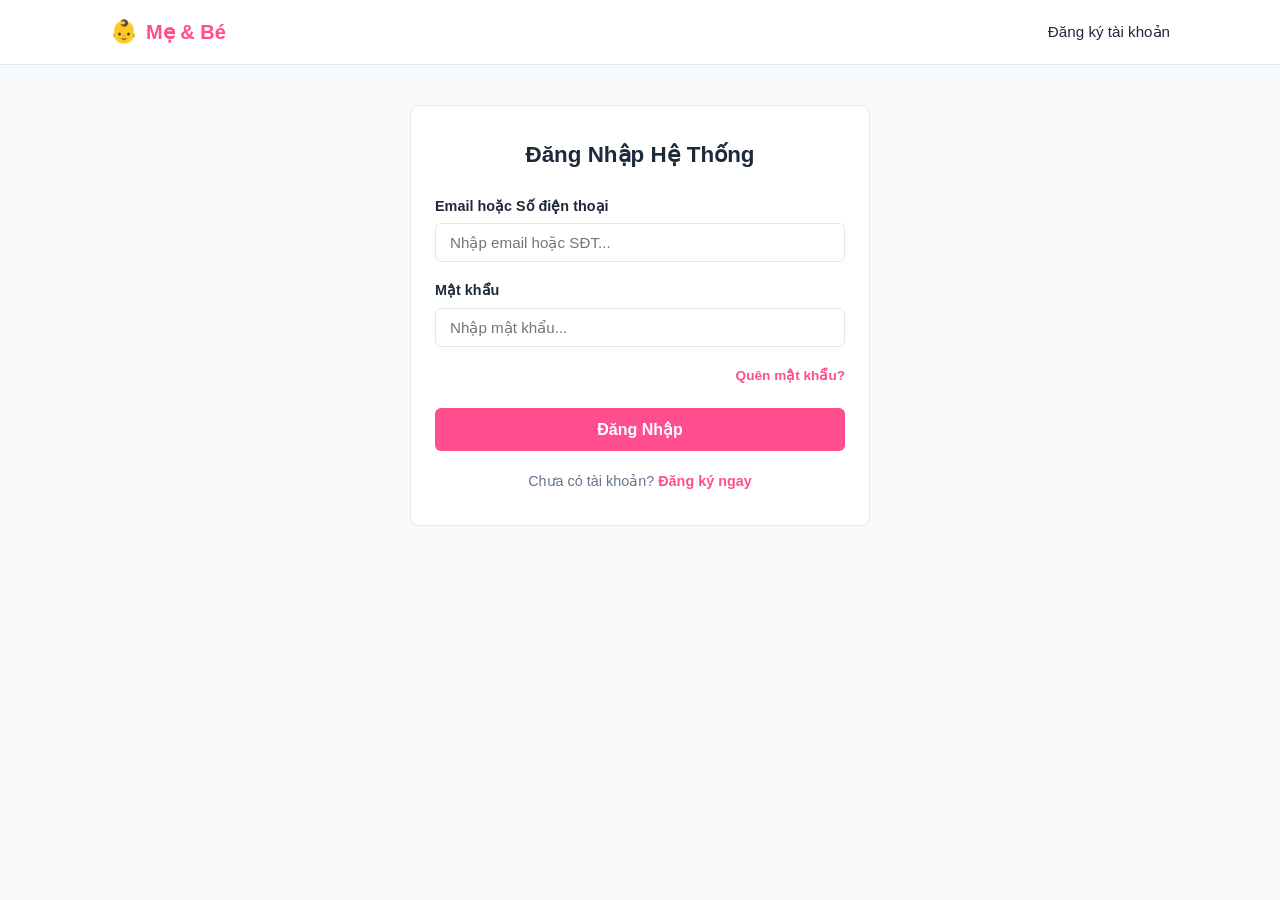
==== src/html/html-dangki-dangnhap/login.html @ 2bc08a85 "Hoan thien chuc nang dang ki tai khoan, dang nhap va quen mat khau" ====
<!DOCTYPE html>
<html lang="vi">
<head>
    <meta charset="UTF-8">
    <meta name="viewport" content="width=device-width, initial-scale=1.0">
    <title>Đăng Nhập - Mẹ & Bé</title>
    <link rel="stylesheet" href="../../css/css-dangki-dangnhap/auth.css">
</head>
<body>

    <header class="header">
        <div class="header-container">
            <a href="login.html" class="logo">
                <span class="logo-icon">👶</span>
                <span class="logo-text">Mẹ & Bé</span>
            </a>
            
            <nav class="nav">
                <a href="register.html" class="nav-link">Đăng ký tài khoản</a>
            </nav>
        </div>
    </header>

    <main class="container">
        <section class="card auth-card">
            <h1 class="page-title">Đăng Nhập Hệ Thống</h1>

            <form id="login-form">
                <div class="form-group">
                    <label for="login-email" class="form-label">Email hoặc Số điện thoại</label>
                    <input type="text" id="login-email" class="form-input" placeholder="Nhập email hoặc SĐT..." required>
                </div>

                <div class="form-group">
                    <label for="login-password" class="form-label">Mật khẩu</label>
                    <input type="password" id="login-password" class="form-input" placeholder="Nhập mật khẩu..." required>
                </div>

                <div class="auth-footer" style="margin-top: 0; margin-bottom: 12px; text-align: right;">
                    <a href="forgot-password.html" class="auth-link" style="font-size: 0.85rem;">Quên mật khẩu?</a>
                </div>

                <div id="login-error" class="error-message"></div>

                <button type="submit" class="btn-primary">Đăng Nhập</button>
            </form>

            <div class="auth-footer">
                <p>Chưa có tài khoản? <a href="register.html" class="auth-link">Đăng ký ngay</a></p>
            </div>
        </section>
    </main>

    <script src="../../js/js-dangki-dangnhap/auth.js"></script>
</body>
</html>
---- src/css/css-dangki-dangnhap/auth.css ----
:root {
    --primary: #ff4d8d;
    --primary-hover: #e03a75;
    --text-main: #1e293b;
    --text-muted: #64748b;
    --bg-body: #f8fafc;
    --card-bg: #ffffff;
    --border-color: #e2e8f0;
    --error-color: #ef4444;
}

* {
    margin: 0;
    padding: 0;
    box-sizing: border-box;
}

body {
    font-family: -apple-system, BlinkMacSystemFont, "Segoe UI", Roboto, sans-serif;
    background-color: var(--bg-body);
    color: var(--text-main);
    line-height: 1.5;
}

.header {
    background-color: var(--card-bg);
    border-bottom: 1px solid var(--border-color);
    position: sticky;
    top: 0;
    z-index: 100;
}

.header-container {
    max-width: 1100px;
    margin: 0 auto;
    padding: 0 20px;
    height: 64px;
    display: flex;
    align-items: center;
    justify-content: space-between;
}

.logo {
    display: flex;
    align-items: center;
    gap: 8px;
    text-decoration: none;
}

.logo-icon {
    font-size: 1.4rem;
}

.logo-text {
    font-size: 1.25rem;
    font-weight: 700;
    color: var(--primary);
}

.nav {
    display: flex;
    align-items: center;
    gap: 20px;
}

.nav-link {
    text-decoration: none;
    color: var(--text-main);
    font-size: 0.95rem;
    font-weight: 500;
    transition: color 0.2s ease;
}

.nav-link:hover {
    color: var(--primary);
}

.container {
    max-width: 500px;
    margin: 40px auto;
    padding: 0 20px;
}

.card {
    background-color: var(--card-bg);
    border: 1px solid var(--border-color);
    border-radius: 8px;
    padding: 32px 24px;
}

.page-title {
    font-size: 1.4rem;
    font-weight: 700;
    color: var(--text-main);
    margin-bottom: 24px;
    text-align: center;
}

.form-group {
    margin-bottom: 18px;
}

.form-label {
    display: block;
    font-size: 0.9rem;
    font-weight: 600;
    color: var(--text-main);
    margin-bottom: 6px;
}

.form-input, .form-select {
    width: 100%;
    padding: 10px 14px;
    font-size: 0.95rem;
    border: 1px solid var(--border-color);
    border-radius: 6px;
    outline: none;
    transition: border-color 0.2s ease;
}

.form-input:focus, .form-select:focus {
    border-color: var(--primary);
}

.btn-primary {
    width: 100%;
    padding: 12px;
    background-color: var(--primary);
    color: #ffffff;
    border: none;
    border-radius: 6px;
    font-size: 1rem;
    font-weight: 600;
    cursor: pointer;
    margin-top: 10px;
    transition: background-color 0.2s ease;
}

.btn-primary:hover {
    background-color: var(--primary-hover);
}

.error-message {
    color: var(--error-color);
    font-size: 0.85rem;
    margin-bottom: 12px;
    display: none;
}

.auth-footer {
    margin-top: 20px;
    text-align: center;
    font-size: 0.9rem;
    color: var(--text-muted);
}

.auth-link {
    color: var(--primary);
    text-decoration: none;
    font-weight: 600;
}

.auth-link:hover {
    text-decoration: underline;
}
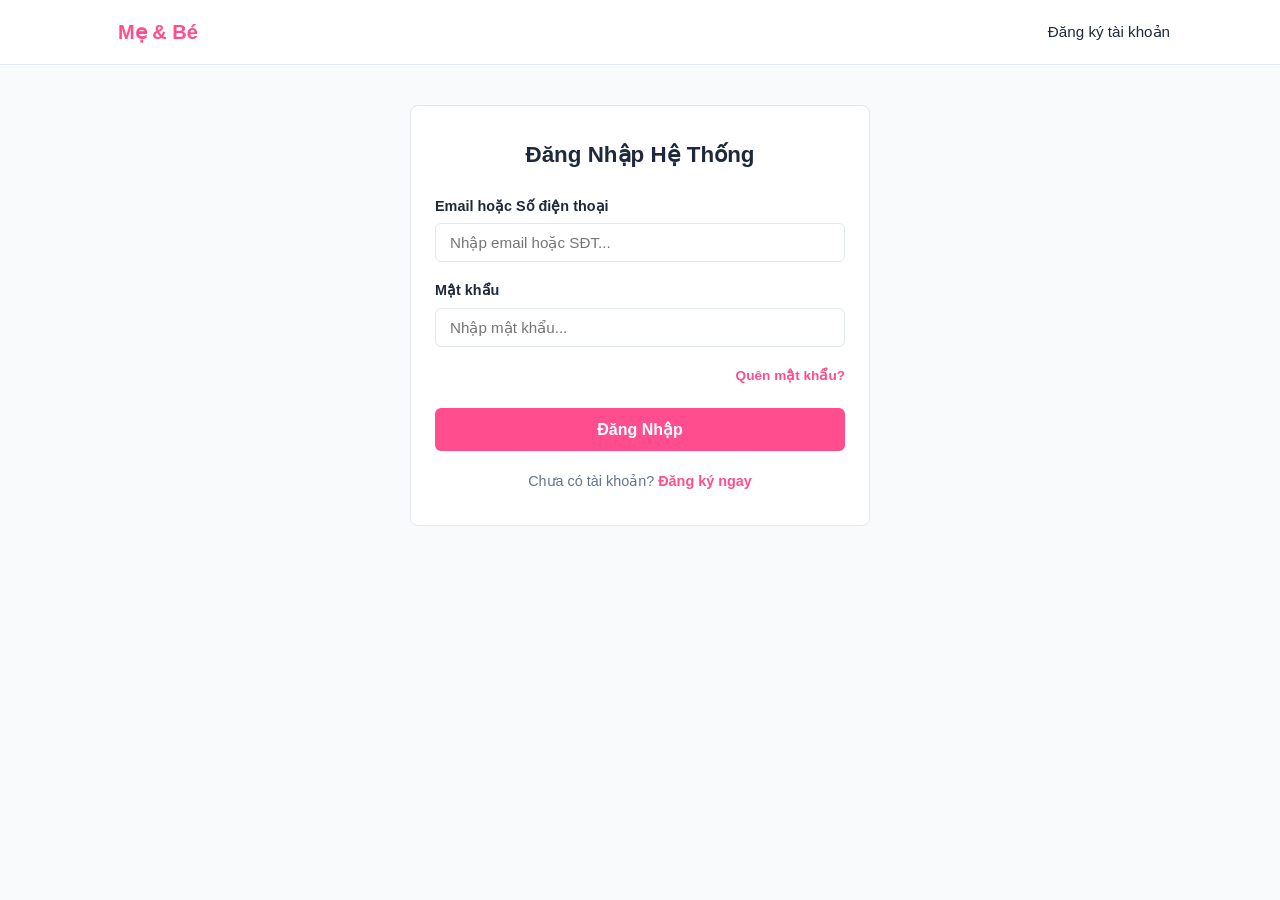
==== commit 68dee1f9: "cap nhat tinh nang nhap thong tin khach hang, dv" ====
--- a/src/html/html-dangki-dangnhap/login.html
+++ b/src/html/html-dangki-dangnhap/login.html
@@ -11,7 +11,7 @@
     <header class="header">
         <div class="header-container">
             <a href="login.html" class="logo">
-                <span class="logo-icon">👶</span>
+                <span class="logo-icon"></span>
                 <span class="logo-text">Mẹ & Bé</span>
             </a>
             
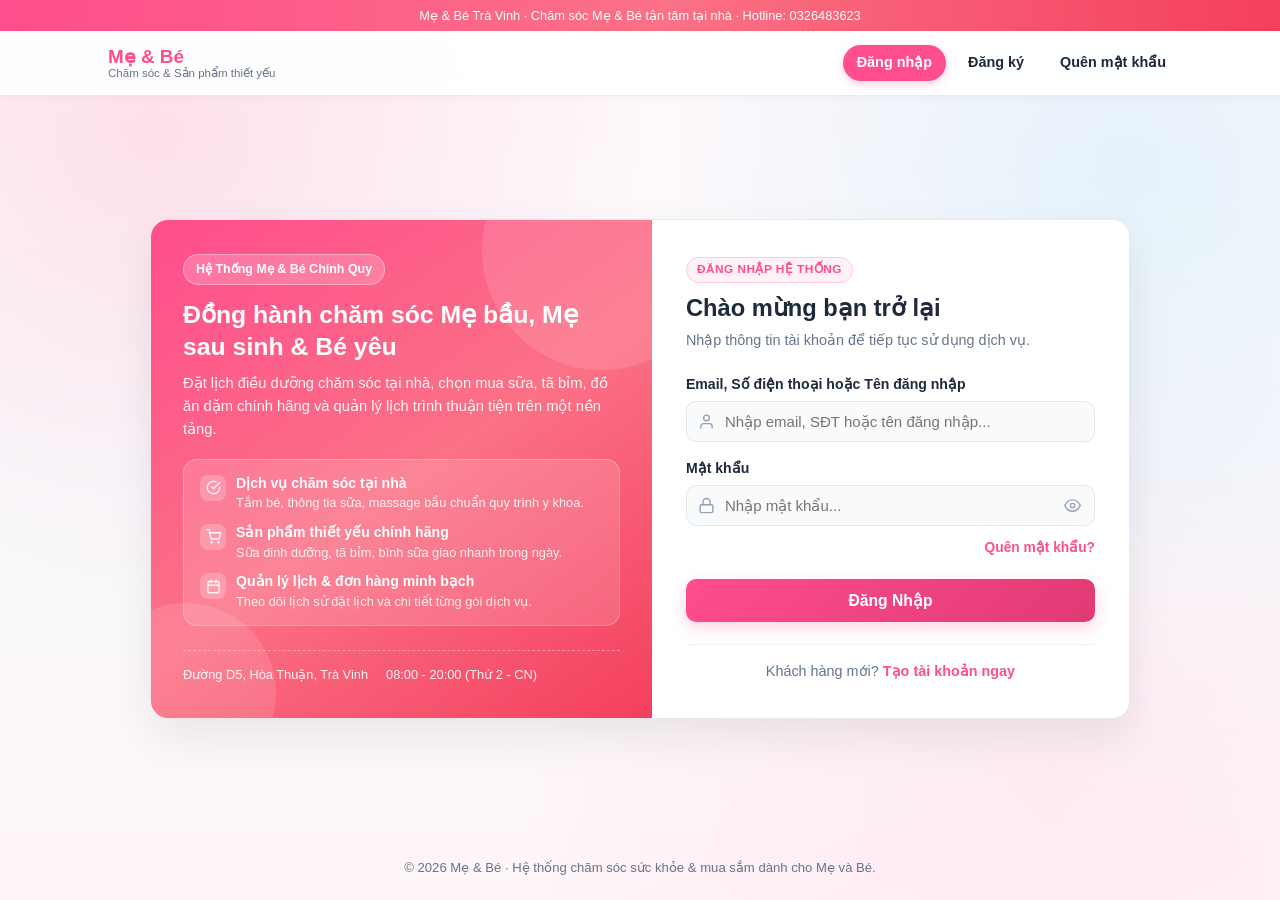
==== commit dc14c7ce: "update full chuc nang cho chu co so,toi uu hoa giao dien cua web" ====
--- a/src/html/html-dangki-dangnhap/login.html
+++ b/src/html/html-dangki-dangnhap/login.html
@@ -3,54 +3,159 @@
 <head>
     <meta charset="UTF-8">
     <meta name="viewport" content="width=device-width, initial-scale=1.0">
-    <title>Đăng Nhập - Mẹ & Bé</title>
+    <title>Đăng Nhập - Mẹ &amp; Bé</title>
     <link rel="stylesheet" href="../../css/css-dangki-dangnhap/auth.css">
+    <link rel="stylesheet" href="../../css/app-ui.css">
 </head>
 <body>
+
+    <div class="auth-top-strip">
+        Mẹ &amp; Bé Trà Vinh · Chăm sóc Mẹ &amp; Bé tận tâm tại nhà · Hotline: 0326483623
+    </div>
 
     <header class="header">
         <div class="header-container">
             <a href="login.html" class="logo">
                 <span class="logo-icon"></span>
-                <span class="logo-text">Mẹ & Bé</span>
+                <span class="logo-text-group">
+                    <span class="logo-text">Mẹ &amp; Bé</span>
+                    <span class="logo-sub">Chăm sóc &amp; Sản phẩm thiết yếu</span>
+                </span>
             </a>
-            
+
             <nav class="nav">
-                <a href="register.html" class="nav-link">Đăng ký tài khoản</a>
+                <a href="login.html" class="nav-link active">Đăng nhập</a>
+                <a href="register.html" class="nav-link">Đăng ký</a>
+                <a href="forgot-password.html" class="nav-link">Quên mật khẩu</a>
             </nav>
         </div>
     </header>
 
-    <main class="container">
-        <section class="card auth-card">
-            <h1 class="page-title">Đăng Nhập Hệ Thống</h1>
+    <main class="auth-main">
+        <div class="auth-shell">
+            <aside class="auth-showcase">
+                <div class="auth-showcase-top">
+                    <span class="showcase-pill">Hệ Thống Mẹ &amp; Bé Chính Quy</span>
+                    <h2 class="showcase-title">Đồng hành chăm sóc Mẹ bầu, Mẹ sau sinh &amp; Bé yêu</h2>
+                    <p class="showcase-desc">
+                        Đặt lịch điều dưỡng chăm sóc tại nhà, chọn mua sữa, tã bỉm, đồ ăn dặm chính hãng và quản lý lịch trình thuận tiện trên một nền tảng.
+                    </p>
 
-            <form id="login-form">
-                <div class="form-group">
-                    <label for="login-email" class="form-label">Email hoặc Số điện thoại</label>
-                    <input type="text" id="login-email" class="form-input" placeholder="Nhập email hoặc SĐT..." required>
+                    <div class="showcase-illustration">
+                        <div class="showcase-feature">
+                            <span class="showcase-feature-icon" aria-hidden="true">
+                                <svg viewBox="0 0 24 24" width="15" height="15" fill="none" stroke="currentColor" stroke-width="2.2" stroke-linecap="round" stroke-linejoin="round">
+                                    <path d="M22 11.08V12a10 10 0 1 1-5.93-9.14"></path>
+                                    <polyline points="22 4 12 14.01 9 11.01"></polyline>
+                                </svg>
+                            </span>
+                            <div>
+                                <strong>Dịch vụ chăm sóc tại nhà</strong>
+                                <span>Tắm bé, thông tia sữa, massage bầu chuẩn quy trình y khoa.</span>
+                            </div>
+                        </div>
+                        <div class="showcase-feature">
+                            <span class="showcase-feature-icon" aria-hidden="true">
+                                <svg viewBox="0 0 24 24" width="15" height="15" fill="none" stroke="currentColor" stroke-width="2.2" stroke-linecap="round" stroke-linejoin="round">
+                                    <circle cx="9" cy="21" r="1"></circle>
+                                    <circle cx="20" cy="21" r="1"></circle>
+                                    <path d="M1 1h4l2.68 13.39a2 2 0 0 0 2 1.61h9.72a2 2 0 0 0 2-1.61L23 6H6"></path>
+                                </svg>
+                            </span>
+                            <div>
+                                <strong>Sản phẩm thiết yếu chính hãng</strong>
+                                <span>Sữa dinh dưỡng, tã bỉm, bình sữa giao nhanh trong ngày.</span>
+                            </div>
+                        </div>
+                        <div class="showcase-feature">
+                            <span class="showcase-feature-icon" aria-hidden="true">
+                                <svg viewBox="0 0 24 24" width="15" height="15" fill="none" stroke="currentColor" stroke-width="2.2" stroke-linecap="round" stroke-linejoin="round">
+                                    <rect x="3" y="4" width="18" height="18" rx="2" ry="2"></rect>
+                                    <line x1="16" y1="2" x2="16" y2="6"></line>
+                                    <line x1="8" y1="2" x2="8" y2="6"></line>
+                                    <line x1="3" y1="10" x2="21" y2="10"></line>
+                                </svg>
+                            </span>
+                            <div>
+                                <strong>Quản lý lịch &amp; đơn hàng minh bạch</strong>
+                                <span>Theo dõi lịch sử đặt lịch và chi tiết từng gói dịch vụ.</span>
+                            </div>
+                        </div>
+                    </div>
                 </div>
 
-                <div class="form-group">
-                    <label for="login-password" class="form-label">Mật khẩu</label>
-                    <input type="password" id="login-password" class="form-input" placeholder="Nhập mật khẩu..." required>
+                <div class="auth-showcase-bottom">
+                    <div class="showcase-contact">
+                        <span>Đường D5, Hòa Thuận, Trà Vinh</span>
+                        <span>08:00 - 20:00 (Thứ 2 - CN)</span>
+                    </div>
+                </div>
+            </aside>
+
+            <section class="auth-form-panel">
+                <div class="auth-form-header">
+                    <span class="auth-badge">Đăng nhập hệ thống</span>
+                    <h1 class="page-title">Chào mừng bạn trở lại</h1>
+                    <p class="page-subtitle">Nhập thông tin tài khoản để tiếp tục sử dụng dịch vụ.</p>
                 </div>
 
-                <div class="auth-footer" style="margin-top: 0; margin-bottom: 12px; text-align: right;">
-                    <a href="forgot-password.html" class="auth-link" style="font-size: 0.85rem;">Quên mật khẩu?</a>
+                <form id="login-form">
+                    <div class="form-group">
+                        <label for="login-email" class="form-label">Email, Số điện thoại hoặc Tên đăng nhập</label>
+                        <div class="input-wrap">
+                            <span class="input-icon" aria-hidden="true">
+                                <svg viewBox="0 0 24 24" width="17" height="17" fill="none" stroke="currentColor" stroke-width="2" stroke-linecap="round" stroke-linejoin="round">
+                                    <path d="M20 21v-2a4 4 0 0 0-4-4H8a4 4 0 0 0-4 4v2"></path>
+                                    <circle cx="12" cy="7" r="4"></circle>
+                                </svg>
+                            </span>
+                            <input type="text" id="login-email" class="form-input" placeholder="Nhập email, SĐT hoặc tên đăng nhập..." required>
+                        </div>
+                    </div>
+
+                    <div class="form-group">
+                        <label for="login-password" class="form-label">Mật khẩu</label>
+                        <div class="input-wrap has-toggle">
+                            <span class="input-icon" aria-hidden="true">
+                                <svg viewBox="0 0 24 24" width="17" height="17" fill="none" stroke="currentColor" stroke-width="2" stroke-linecap="round" stroke-linejoin="round">
+                                    <rect x="3" y="11" width="18" height="11" rx="2" ry="2"></rect>
+                                    <path d="M7 11V7a5 5 0 0 1 10 0v4"></path>
+                                </svg>
+                            </span>
+                            <input type="password" id="login-password" class="form-input" placeholder="Nhập mật khẩu..." required>
+                            <button type="button" class="btn-toggle-pw" data-target="login-password" aria-label="Hiện mật khẩu" title="Hiện mật khẩu">
+                                <svg viewBox="0 0 24 24" width="17" height="17" fill="none" stroke="currentColor" stroke-width="2" stroke-linecap="round" stroke-linejoin="round">
+                                    <path d="M1 12s4-8 11-8 11 8 11 8-4 8-11 8-11-8-11-8z"></path>
+                                    <circle cx="12" cy="12" r="3"></circle>
+                                </svg>
+                            </button>
+                        </div>
+                    </div>
+
+                    <div class="auth-inline-row">
+                        <a href="forgot-password.html" class="auth-link" style="font-size: 0.86rem;">Quên mật khẩu?</a>
+                    </div>
+
+                    <div id="login-error" class="error-message"></div>
+
+                    <button type="submit" class="btn-primary">Đăng Nhập</button>
+                </form>
+
+                <div class="auth-divider"></div>
+
+                <div class="auth-footer">
+                    <p>Khách hàng mới? <a href="register.html" class="auth-link">Tạo tài khoản ngay</a></p>
                 </div>
-
-                <div id="login-error" class="error-message"></div>
-
-                <button type="submit" class="btn-primary">Đăng Nhập</button>
-            </form>
-
-            <div class="auth-footer">
-                <p>Chưa có tài khoản? <a href="register.html" class="auth-link">Đăng ký ngay</a></p>
-            </div>
-        </section>
+            </section>
+        </div>
     </main>
 
+    <footer class="auth-site-footer">
+        © 2026 Mẹ &amp; Bé · Hệ thống chăm sóc sức khỏe &amp; mua sắm dành cho Mẹ và Bé.
+    </footer>
+
+    <script src="../../js/app-ui.js"></script>
+    <script src="../../js/app-data.js"></script>
     <script src="../../js/js-dangki-dangnhap/auth.js"></script>
 </body>
-</html>+</html>
--- a/src/css/css-dangki-dangnhap/auth.css
+++ b/src/css/css-dangki-dangnhap/auth.css
@@ -1,12 +1,13 @@
 :root {
     --primary: #ff4d8d;
     --primary-hover: #e03a75;
+    --primary-soft: #fff1f6;
     --text-main: #1e293b;
     --text-muted: #64748b;
-    --bg-body: #f8fafc;
+    --bg-body: #fff7fa;
     --card-bg: #ffffff;
     --border-color: #e2e8f0;
-    --error-color: #ef4444;
+    --error-color: #dc2626;
 }
 
 * {
@@ -17,138 +18,411 @@
 
 body {
     font-family: -apple-system, BlinkMacSystemFont, "Segoe UI", Roboto, sans-serif;
-    background-color: var(--bg-body);
+    background:
+        radial-gradient(circle at 12% 14%, rgba(255, 77, 141, 0.14) 0%, transparent 36%),
+        radial-gradient(circle at 88% 18%, rgba(56, 189, 248, 0.12) 0%, transparent 34%),
+        radial-gradient(circle at 82% 85%, rgba(255, 182, 210, 0.18) 0%, transparent 40%),
+        linear-gradient(180deg, #fff8fb 0%, #f8fafc 55%, #fff5f8 100%);
     color: var(--text-main);
     line-height: 1.5;
-}
-
+    min-height: 100vh;
+    display: flex;
+    flex-direction: column;
+}
+
+/* Thanh thông tin đầu trang */
+.auth-top-strip {
+    background: linear-gradient(90deg, #ff4d8d 0%, #fb7185 52%, #f43f5e 100%);
+    color: #ffffff;
+    font-size: 0.8rem;
+    font-weight: 500;
+    text-align: center;
+    padding: 6px 16px;
+}
+
+/* Header */
 .header {
-    background-color: var(--card-bg);
-    border-bottom: 1px solid var(--border-color);
+    background-color: rgba(255, 255, 255, 0.94);
+    backdrop-filter: blur(8px);
+    border-bottom: 1px solid #f1e6ec;
     position: sticky;
     top: 0;
     z-index: 100;
+    box-shadow: 0 2px 10px rgba(15, 23, 42, 0.03);
 }
 
 .header-container {
-    max-width: 1100px;
+    max-width: 1120px;
     margin: 0 auto;
     padding: 0 20px;
     height: 64px;
     display: flex;
     align-items: center;
     justify-content: space-between;
+    gap: 16px;
 }
 
 .logo {
-    display: flex;
+    display: inline-flex;
     align-items: center;
     gap: 8px;
     text-decoration: none;
 }
 
-.logo-icon {
-    font-size: 1.4rem;
+.logo-text-group {
+    display: flex;
+    flex-direction: column;
+    line-height: 1.15;
 }
 
 .logo-text {
-    font-size: 1.25rem;
-    font-weight: 700;
-    color: var(--primary);
+    font-size: 1.18rem;
+    font-weight: 800;
+    color: var(--primary);
+}
+
+.logo-sub {
+    font-size: 0.72rem;
+    color: var(--text-muted);
+    font-weight: 500;
 }
 
 .nav {
     display: flex;
     align-items: center;
-    gap: 20px;
+    gap: 8px;
 }
 
 .nav-link {
     text-decoration: none;
     color: var(--text-main);
-    font-size: 0.95rem;
-    font-weight: 500;
-    transition: color 0.2s ease;
+    font-size: 0.9rem;
+    font-weight: 600;
+    padding: 7px 14px;
+    border-radius: 999px;
+    transition: all 0.2s ease;
 }
 
 .nav-link:hover {
     color: var(--primary);
-}
-
-.container {
-    max-width: 500px;
-    margin: 40px auto;
-    padding: 0 20px;
-}
-
-.card {
+    background-color: var(--primary-soft);
+}
+
+.nav-link.active {
+    background-color: var(--primary);
+    color: #ffffff;
+    box-shadow: 0 3px 10px rgba(255, 77, 141, 0.25);
+}
+
+/* Main Split Layout */
+.auth-main {
+    flex: 1;
+    display: flex;
+    align-items: center;
+    justify-content: center;
+    padding: 32px 20px;
+}
+
+.auth-shell {
+    width: 100%;
+    max-width: 980px;
+    display: grid;
+    grid-template-columns: 1.05fr 1fr;
     background-color: var(--card-bg);
-    border: 1px solid var(--border-color);
+    border: 1px solid #f1e4eb;
+    border-radius: 18px;
+    overflow: hidden;
+    box-shadow: 0 18px 44px rgba(15, 23, 42, 0.08);
+}
+
+/* Left Brand Showcase Panel */
+.auth-showcase {
+    background: linear-gradient(145deg, #ff4d8d 0%, #fb7185 52%, #f43f5e 100%);
+    color: #ffffff;
+    padding: 34px 32px;
+    display: flex;
+    flex-direction: column;
+    justify-content: space-between;
+    gap: 22px;
+    position: relative;
+    overflow: hidden;
+}
+
+.auth-showcase::before,
+.auth-showcase::after {
+    content: "";
+    position: absolute;
+    border-radius: 50%;
+    background: rgba(255, 255, 255, 0.12);
+    pointer-events: none;
+}
+
+.auth-showcase::before {
+    width: 240px;
+    height: 240px;
+    top: -90px;
+    right: -70px;
+}
+
+.auth-showcase::after {
+    width: 180px;
+    height: 180px;
+    bottom: -65px;
+    left: -55px;
+}
+
+.auth-showcase-top,
+.auth-showcase-bottom {
+    position: relative;
+    z-index: 1;
+}
+
+.showcase-pill {
+    display: inline-flex;
+    align-items: center;
+    gap: 6px;
+    background: rgba(255, 255, 255, 0.2);
+    border: 1px solid rgba(255, 255, 255, 0.35);
+    padding: 5px 12px;
+    border-radius: 999px;
+    font-size: 0.78rem;
+    font-weight: 600;
+    margin-bottom: 14px;
+}
+
+.showcase-title {
+    font-size: 1.55rem;
+    font-weight: 800;
+    line-height: 1.28;
+    margin-bottom: 10px;
+}
+
+.showcase-desc {
+    font-size: 0.92rem;
+    color: rgba(255, 255, 255, 0.94);
+    line-height: 1.55;
+    margin-bottom: 18px;
+}
+
+.showcase-illustration {
+    background: rgba(255, 255, 255, 0.14);
+    border: 1px solid rgba(255, 255, 255, 0.24);
+    border-radius: 14px;
+    padding: 14px 16px;
+    display: flex;
+    flex-direction: column;
+    gap: 10px;
+}
+
+.showcase-feature {
+    display: flex;
+    align-items: flex-start;
+    gap: 10px;
+    font-size: 0.87rem;
+    line-height: 1.4;
+}
+
+.showcase-feature-icon {
+    width: 26px;
+    height: 26px;
     border-radius: 8px;
-    padding: 32px 24px;
+    background: rgba(255, 255, 255, 0.22);
+    display: inline-flex;
+    align-items: center;
+    justify-content: center;
+    flex-shrink: 0;
+    margin-top: 1px;
+}
+
+.showcase-feature strong {
+    display: block;
+    font-size: 0.88rem;
+    font-weight: 700;
+}
+
+.showcase-feature span {
+    font-size: 0.8rem;
+    color: rgba(255, 255, 255, 0.88);
+}
+
+.showcase-contact {
+    display: flex;
+    flex-wrap: wrap;
+    gap: 10px 18px;
+    font-size: 0.8rem;
+    color: rgba(255, 255, 255, 0.92);
+    padding-top: 14px;
+    border-top: 1px dashed rgba(255, 255, 255, 0.35);
+}
+
+/* Right Form Panel */
+.auth-form-panel {
+    padding: 36px 34px;
+    display: flex;
+    flex-direction: column;
+    justify-content: center;
+    background-color: #ffffff;
+}
+
+.auth-form-header {
+    margin-bottom: 22px;
+}
+
+.auth-badge {
+    display: inline-block;
+    font-size: 0.74rem;
+    font-weight: 700;
+    text-transform: uppercase;
+    letter-spacing: 0.04em;
+    color: var(--primary);
+    background-color: var(--primary-soft);
+    border: 1px solid #fecdd3;
+    padding: 3px 10px;
+    border-radius: 999px;
+    margin-bottom: 8px;
 }
 
 .page-title {
-    font-size: 1.4rem;
-    font-weight: 700;
+    font-size: 1.48rem;
+    font-weight: 800;
     color: var(--text-main);
-    margin-bottom: 24px;
-    text-align: center;
+    margin-bottom: 4px;
+    text-align: left;
+}
+
+.page-subtitle {
+    font-size: 0.9rem;
+    color: var(--text-muted);
 }
 
 .form-group {
-    margin-bottom: 18px;
+    margin-bottom: 16px;
 }
 
 .form-label {
     display: block;
-    font-size: 0.9rem;
+    font-size: 0.88rem;
     font-weight: 600;
     color: var(--text-main);
     margin-bottom: 6px;
 }
 
-.form-input, .form-select {
+.input-wrap {
+    position: relative;
+    display: flex;
+    align-items: center;
+}
+
+.input-icon {
+    position: absolute;
+    left: 12px;
+    color: #94a3b8;
+    display: inline-flex;
+    align-items: center;
+    pointer-events: none;
+    transition: color 0.2s ease;
+}
+
+.form-input {
     width: 100%;
-    padding: 10px 14px;
-    font-size: 0.95rem;
+    padding: 11px 14px 11px 38px;
+    font-family: inherit;
+    font-size: 0.94rem;
+    color: var(--text-main);
+    background-color: #f8fafc;
     border: 1px solid var(--border-color);
+    border-radius: 10px;
+    outline: none;
+    transition: border-color 0.2s ease, background-color 0.2s ease, box-shadow 0.2s ease;
+}
+
+.input-wrap.has-toggle .form-input {
+    padding-right: 42px;
+}
+
+.form-input:focus {
+    background-color: #ffffff;
+    border-color: var(--primary);
+    box-shadow: 0 0 0 3px rgba(255, 77, 141, 0.12);
+}
+
+.input-wrap:focus-within .input-icon {
+    color: var(--primary);
+}
+
+.btn-toggle-pw {
+    position: absolute;
+    right: 10px;
+    background: transparent;
+    border: none;
+    color: #94a3b8;
+    padding: 4px;
     border-radius: 6px;
-    outline: none;
-    transition: border-color 0.2s ease;
-}
-
-.form-input:focus, .form-select:focus {
-    border-color: var(--primary);
+    cursor: pointer;
+    display: inline-flex;
+    align-items: center;
+    justify-content: center;
+    transition: color 0.16s ease, background-color 0.16s ease;
+}
+
+.btn-toggle-pw:hover {
+    color: var(--primary);
+    background-color: var(--primary-soft);
+}
+
+.auth-inline-row {
+    display: flex;
+    justify-content: flex-end;
+    align-items: center;
+    margin-top: -4px;
+    margin-bottom: 14px;
 }
 
 .btn-primary {
     width: 100%;
-    padding: 12px;
-    background-color: var(--primary);
+    padding: 12px 16px;
+    background: linear-gradient(135deg, #ff4d8d 0%, #e03a75 100%);
     color: #ffffff;
     border: none;
-    border-radius: 6px;
-    font-size: 1rem;
-    font-weight: 600;
+    border-radius: 10px;
+    font-family: inherit;
+    font-size: 0.98rem;
+    font-weight: 700;
     cursor: pointer;
-    margin-top: 10px;
-    transition: background-color 0.2s ease;
+    margin-top: 6px;
+    box-shadow: 0 6px 16px rgba(255, 77, 141, 0.24);
+    transition: transform 0.15s ease, box-shadow 0.2s ease, filter 0.2s ease;
 }
 
 .btn-primary:hover {
-    background-color: var(--primary-hover);
+    filter: brightness(0.97);
+    box-shadow: 0 8px 20px rgba(255, 77, 141, 0.32);
+    transform: translateY(-1px);
+}
+
+.btn-primary:active {
+    transform: translateY(0);
 }
 
 .error-message {
     color: var(--error-color);
-    font-size: 0.85rem;
+    background-color: #fef2f2;
+    border: 1px solid #fecaca;
+    border-radius: 8px;
+    padding: 9px 12px;
+    font-size: 0.86rem;
+    font-weight: 500;
     margin-bottom: 12px;
     display: none;
 }
 
+.auth-divider {
+    height: 1px;
+    background-color: #f1f5f9;
+    margin: 22px 0 16px;
+}
+
 .auth-footer {
-    margin-top: 20px;
     text-align: center;
     font-size: 0.9rem;
     color: var(--text-muted);
@@ -162,4 +436,48 @@
 
 .auth-link:hover {
     text-decoration: underline;
-}+}
+
+.auth-site-footer {
+    text-align: center;
+    padding: 16px 20px 22px;
+    font-size: 0.82rem;
+    color: var(--text-muted);
+}
+
+@media (max-width: 840px) {
+    .auth-shell {
+        grid-template-columns: 1fr;
+        max-width: 480px;
+    }
+
+    .auth-showcase {
+        padding: 24px 22px;
+    }
+
+    .showcase-title {
+        font-size: 1.32rem;
+    }
+
+    .auth-form-panel {
+        padding: 26px 22px;
+    }
+}
+
+@media (max-width: 520px) {
+    .header-container {
+        height: auto;
+        min-height: 60px;
+        padding: 10px 14px;
+        flex-wrap: wrap;
+    }
+
+    .nav-link {
+        padding: 6px 10px;
+        font-size: 0.84rem;
+    }
+
+    .auth-main {
+        padding: 18px 14px;
+    }
+}
--- a/src/css/app-ui.css
+++ b/src/css/app-ui.css
@@ -0,0 +1,502 @@
+/* =========================================================
+   APP UI SHARED COMPONENTS (AVATAR & POPUP MODALS)
+   Giữ đồng bộ tông màu Hồng (#ff4d8d) & phong cách tối giản cũ
+   ========================================================= */
+
+.hidden {
+    display: none !important;
+}
+
+/* Avatar */
+.app-avatar {
+    display: inline-flex;
+    align-items: center;
+    justify-content: center;
+    border-radius: 50%;
+    background-color: #ffe4ee;
+    color: var(--primary, #ff4d8d);
+    font-weight: 700;
+    overflow: hidden;
+    flex-shrink: 0;
+    border: 2px solid #ffc9dc;
+    user-select: none;
+    line-height: 1;
+}
+
+.app-avatar img {
+    width: 100%;
+    height: 100%;
+    object-fit: cover;
+    display: block;
+}
+
+/* Header user pill */
+.header-user {
+    display: inline-flex;
+    align-items: center;
+    gap: 8px;
+    text-decoration: none;
+    color: var(--text-main, #1e293b);
+    font-size: 0.9rem;
+    font-weight: 600;
+    padding: 4px 10px 4px 4px;
+    border-radius: 999px;
+    border: 1px solid var(--border-color, #e2e8f0);
+    background-color: #ffffff;
+    transition: border-color 0.2s ease, background-color 0.2s ease;
+    white-space: nowrap;
+}
+
+.header-user:hover {
+    border-color: var(--primary, #ff4d8d);
+    background-color: #fff5f8;
+}
+
+.header-right {
+    display: flex;
+    align-items: center;
+    gap: 10px;
+}
+
+.btn-logout {
+    padding: 7px 12px;
+    border: 1px solid var(--border-color, #e2e8f0);
+    border-radius: 6px;
+    background-color: #ffffff;
+    color: var(--text-main, #1e293b);
+    font-family: inherit;
+    font-size: 0.85rem;
+    font-weight: 600;
+    cursor: pointer;
+    transition: all 0.2s ease;
+    white-space: nowrap;
+}
+
+.btn-logout:hover {
+    border-color: #fecaca;
+    background-color: #fef2f2;
+    color: #ef4444;
+}
+
+/* Service image upload & thumbnails */
+.service-image-preview {
+    width: 120px;
+    height: 84px;
+    border-radius: 8px;
+    border: 1px solid var(--border-color, #e2e8f0);
+    background-color: #ffe4ee;
+    color: var(--primary, #ff4d8d);
+    display: flex;
+    align-items: center;
+    justify-content: center;
+    font-size: 0.8rem;
+    font-weight: 600;
+    overflow: hidden;
+    flex-shrink: 0;
+    text-align: center;
+    padding: 4px;
+}
+
+.service-image-preview img {
+    width: 100%;
+    height: 100%;
+    object-fit: cover;
+    display: block;
+}
+
+.service-thumb {
+    width: 56px;
+    height: 42px;
+    border-radius: 6px;
+    border: 1px solid var(--border-color, #e2e8f0);
+    background-color: #ffe4ee;
+    color: var(--primary, #ff4d8d);
+    display: inline-flex;
+    align-items: center;
+    justify-content: center;
+    font-size: 0.72rem;
+    font-weight: 700;
+    overflow: hidden;
+    flex-shrink: 0;
+}
+
+.service-thumb img {
+    width: 100%;
+    height: 100%;
+    object-fit: cover;
+    display: block;
+}
+
+.service-card-image {
+    width: 100%;
+    height: 150px;
+    border-radius: 6px;
+    overflow: hidden;
+    margin-bottom: 12px;
+    border: 1px solid var(--border-color, #e2e8f0);
+    background-color: #fff1f6;
+}
+
+.service-card-image img {
+    width: 100%;
+    height: 100%;
+    object-fit: cover;
+    display: block;
+}
+
+.service-detail-image {
+    width: 100%;
+    max-height: 280px;
+    border-radius: 8px;
+    overflow: hidden;
+    margin-bottom: 16px;
+    border: 1px solid var(--border-color, #e2e8f0);
+}
+
+.service-detail-image img {
+    width: 100%;
+    max-height: 280px;
+    object-fit: cover;
+    display: block;
+}
+
+/* Profile avatar row */
+.profile-avatar-row {
+    display: flex;
+    align-items: center;
+    gap: 16px;
+    padding-bottom: 16px;
+    margin-bottom: 4px;
+    border-bottom: 1px dashed var(--border-color, #e2e8f0);
+}
+
+.profile-avatar-meta {
+    display: flex;
+    flex-direction: column;
+    gap: 2px;
+}
+
+.profile-avatar-name {
+    font-size: 1.1rem;
+    font-weight: 700;
+    color: var(--text-main, #1e293b);
+}
+
+.profile-avatar-role {
+    font-size: 0.88rem;
+    color: var(--text-muted, #64748b);
+}
+
+/* Avatar Upload Control */
+.avatar-upload {
+    display: flex;
+    align-items: center;
+    gap: 16px;
+    flex-wrap: wrap;
+    padding: 12px;
+    background-color: #f8fafc;
+    border: 1px solid var(--border-color, #e2e8f0);
+    border-radius: 8px;
+}
+
+.avatar-upload-controls {
+    display: flex;
+    flex-direction: column;
+    gap: 8px;
+}
+
+.avatar-upload-actions {
+    display: flex;
+    align-items: center;
+    gap: 8px;
+    flex-wrap: wrap;
+}
+
+.avatar-upload-hint {
+    font-size: 0.8rem;
+    color: var(--text-muted, #64748b);
+}
+
+/* Shared Buttons inside AppUI */
+.app-btn {
+    padding: 8px 16px;
+    border: none;
+    border-radius: 6px;
+    font-family: inherit;
+    font-size: 0.9rem;
+    font-weight: 600;
+    cursor: pointer;
+    transition: background-color 0.2s ease, opacity 0.2s ease;
+    display: inline-flex;
+    align-items: center;
+    justify-content: center;
+    gap: 6px;
+}
+
+.app-btn-primary {
+    background-color: var(--primary, #ff4d8d);
+    color: #ffffff;
+}
+
+.app-btn-primary:hover {
+    background-color: var(--primary-hover, #e03a75);
+}
+
+.app-btn-secondary {
+    background-color: #e2e8f0;
+    color: var(--text-main, #1e293b);
+}
+
+.app-btn-secondary:hover {
+    background-color: #cbd5e1;
+}
+
+.app-btn-danger {
+    background-color: #ef4444;
+    color: #ffffff;
+}
+
+.app-btn-danger:hover {
+    background-color: #dc2626;
+}
+
+/* Modal Overlay & Dialog */
+.app-modal-overlay {
+    position: fixed;
+    inset: 0;
+    background-color: rgba(15, 23, 42, 0.5);
+    display: flex;
+    align-items: center;
+    justify-content: center;
+    padding: 16px;
+    z-index: 2000;
+    animation: appFadeIn 0.18s ease-out;
+}
+
+.app-modal {
+    background-color: #ffffff;
+    border: 1px solid var(--border-color, #e2e8f0);
+    border-radius: 8px;
+    width: 92%;
+    max-width: 460px;
+    padding: 24px;
+    box-shadow: 0 12px 28px rgba(15, 23, 42, 0.18);
+    animation: appSlideIn 0.2s ease-out;
+    max-height: 90vh;
+    overflow-y: auto;
+}
+
+.app-modal.app-modal-profile {
+    max-width: 560px;
+}
+
+.app-modal-header {
+    display: flex;
+    flex-direction: column;
+    align-items: center;
+    text-align: center;
+    gap: 10px;
+    margin-bottom: 14px;
+}
+
+.app-modal-icon {
+    width: 52px;
+    height: 52px;
+    border-radius: 50%;
+    display: flex;
+    align-items: center;
+    justify-content: center;
+    font-size: 1.5rem;
+    font-weight: 700;
+}
+
+.app-modal-icon.success {
+    background-color: #d1fae5;
+    color: #10b981;
+}
+
+.app-modal-icon.error {
+    background-color: #fee2e2;
+    color: #ef4444;
+}
+
+.app-modal-icon.warning {
+    background-color: #fef3c7;
+    color: #d97706;
+}
+
+.app-modal-title {
+    font-size: 1.15rem;
+    font-weight: 700;
+    color: var(--text-main, #1e293b);
+}
+
+.app-modal-message {
+    font-size: 0.94rem;
+    color: var(--text-muted, #64748b);
+    text-align: center;
+    line-height: 1.55;
+    margin-bottom: 16px;
+}
+
+.app-modal-details {
+    background-color: #f8fafc;
+    border: 1px solid var(--border-color, #e2e8f0);
+    border-radius: 6px;
+    padding: 12px 14px;
+    margin-bottom: 16px;
+    display: flex;
+    flex-direction: column;
+    gap: 8px;
+}
+
+.app-modal-detail-row {
+    display: flex;
+    justify-content: space-between;
+    gap: 12px;
+    font-size: 0.9rem;
+    border-bottom: 1px dashed #e2e8f0;
+    padding-bottom: 6px;
+}
+
+.app-modal-detail-row:last-child {
+    border-bottom: none;
+    padding-bottom: 0;
+}
+
+.app-modal-detail-label {
+    font-weight: 600;
+    color: var(--text-muted, #64748b);
+    flex-shrink: 0;
+}
+
+.app-modal-detail-value {
+    color: var(--text-main, #1e293b);
+    font-weight: 500;
+    text-align: right;
+    word-break: break-word;
+}
+
+.app-modal-table-wrap {
+    border: 1px solid var(--border-color, #e2e8f0);
+    border-radius: 6px;
+    overflow: auto;
+    max-height: 220px;
+    margin-bottom: 16px;
+}
+
+.app-modal-table {
+    width: 100%;
+    border-collapse: collapse;
+    font-size: 0.88rem;
+    text-align: left;
+}
+
+.app-modal-table th,
+.app-modal-table td {
+    padding: 8px 10px;
+    border-bottom: 1px solid var(--border-color, #e2e8f0);
+}
+
+.app-modal-table th {
+    background-color: #f1f5f9;
+    font-weight: 600;
+    color: var(--text-main, #1e293b);
+    position: sticky;
+    top: 0;
+}
+
+.app-modal-table tbody tr:last-child td {
+    border-bottom: none;
+}
+
+.app-modal-actions {
+    display: flex;
+    justify-content: flex-end;
+    gap: 10px;
+    margin-top: 8px;
+}
+
+.app-modal-actions.centered {
+    justify-content: center;
+}
+
+/* Profile Modal Variant */
+.app-profile-header {
+    display: flex;
+    align-items: center;
+    gap: 16px;
+    padding-bottom: 14px;
+    margin-bottom: 14px;
+    border-bottom: 1px solid var(--border-color, #e2e8f0);
+}
+
+.app-profile-meta {
+    display: flex;
+    flex-direction: column;
+    gap: 4px;
+    min-width: 0;
+}
+
+.app-profile-name {
+    font-size: 1.15rem;
+    font-weight: 700;
+    color: var(--primary, #ff4d8d);
+    word-break: break-word;
+}
+
+.app-profile-subtitle {
+    font-size: 0.9rem;
+    color: var(--text-muted, #64748b);
+}
+
+.app-profile-section {
+    margin-bottom: 14px;
+}
+
+.app-profile-section-title {
+    font-size: 0.95rem;
+    font-weight: 600;
+    color: var(--text-main, #1e293b);
+    margin-bottom: 8px;
+}
+
+.app-profile-empty {
+    font-size: 0.9rem;
+    color: var(--text-muted, #64748b);
+    font-style: italic;
+    padding: 12px;
+    background-color: #f8fafc;
+    border: 1px dashed var(--border-color, #e2e8f0);
+    border-radius: 6px;
+}
+
+@keyframes appFadeIn {
+    from { opacity: 0; }
+    to { opacity: 1; }
+}
+
+@keyframes appSlideIn {
+    from { opacity: 0; transform: translateY(-10px); }
+    to { opacity: 1; transform: translateY(0); }
+}
+
+@media (max-width: 520px) {
+    .app-modal {
+        padding: 18px;
+    }
+
+    .app-modal-detail-row {
+        flex-direction: column;
+        gap: 2px;
+    }
+
+    .app-modal-detail-value {
+        text-align: left;
+    }
+
+    .app-profile-header {
+        flex-direction: column;
+        text-align: center;
+    }
+}
